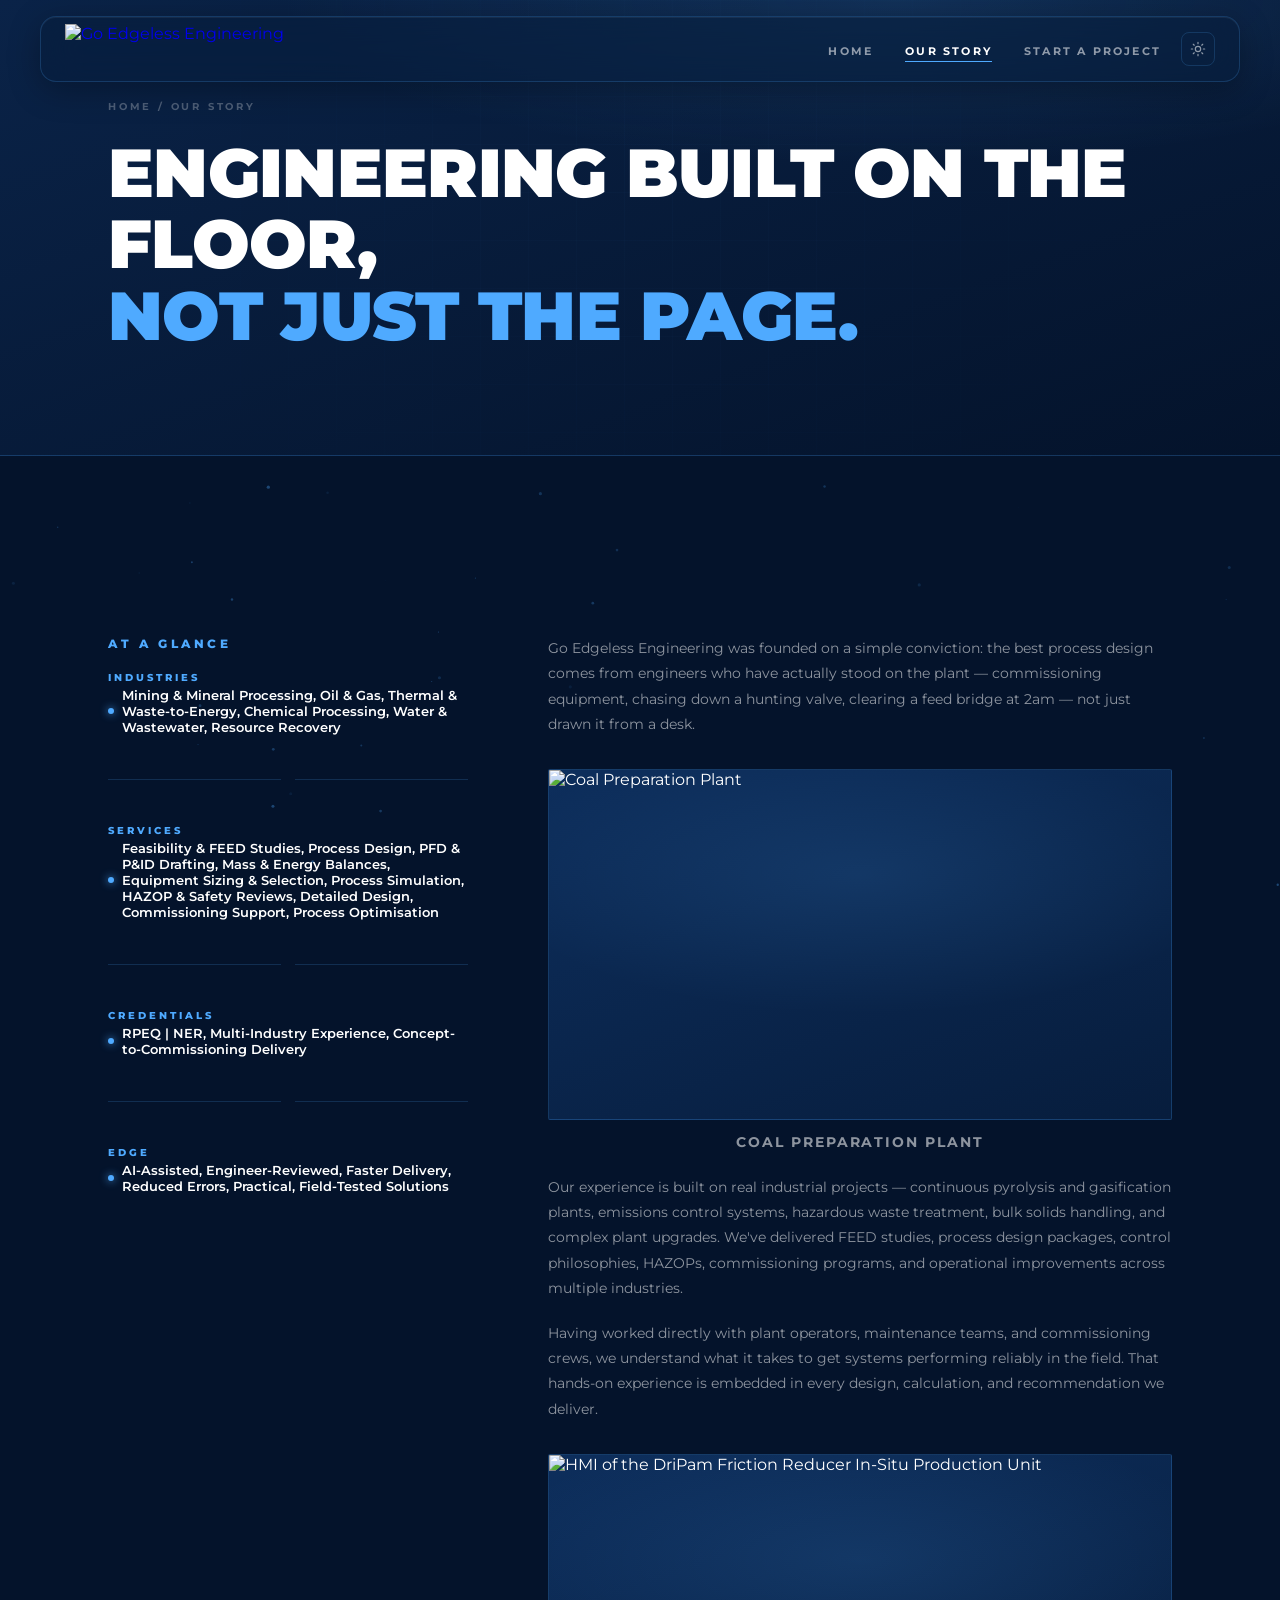
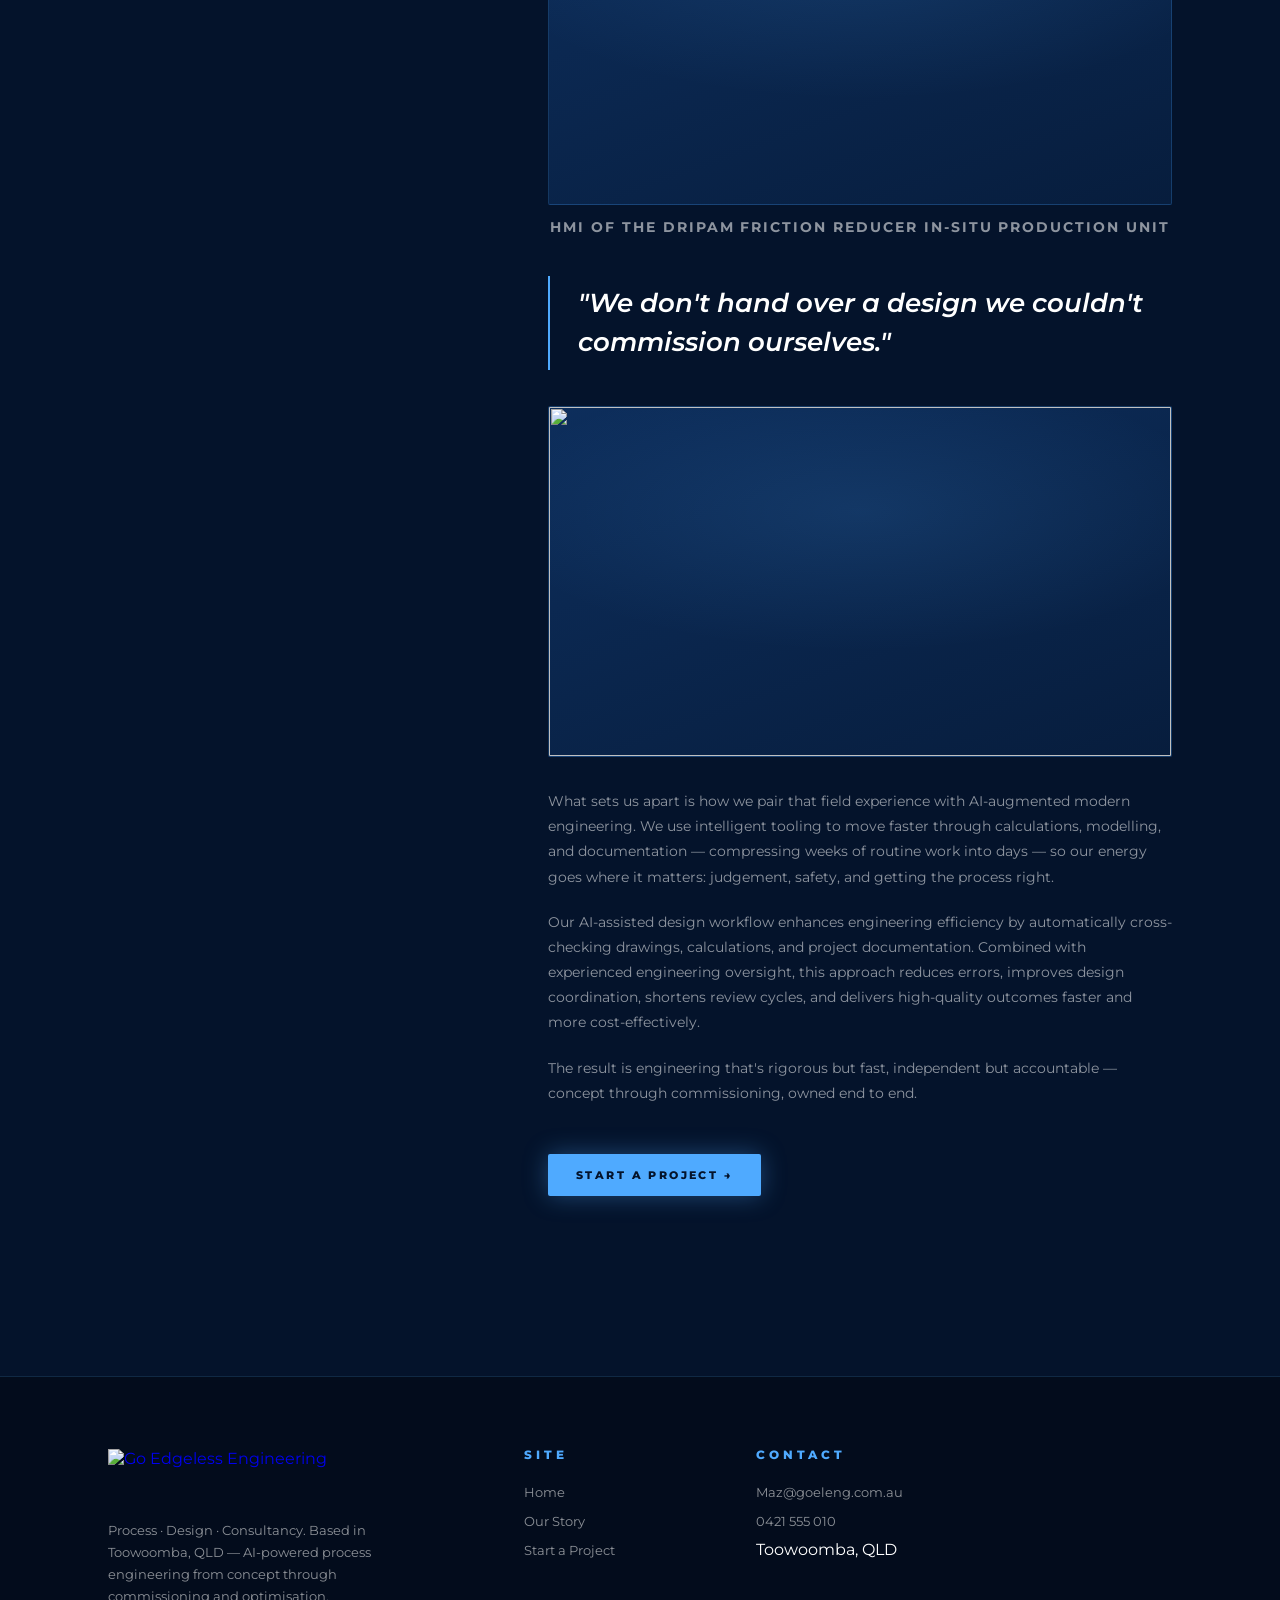
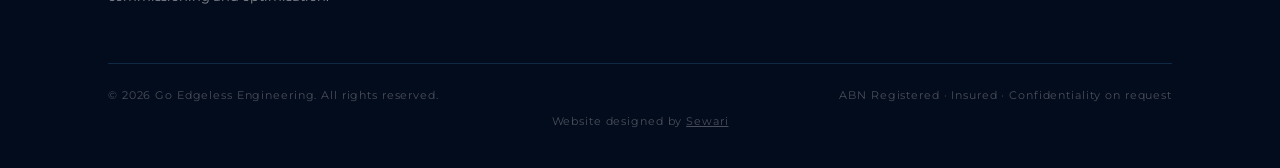
==== about.html @ a4e92669 "Add files via upload" ====
<!DOCTYPE html>
<html lang="en">
<head>
  <meta charset="UTF-8"/>
  <script>(function(){if(localStorage.getItem('theme')==='light'){document.documentElement.setAttribute('data-theme','light');}})();</script>
  <meta name="viewport" content="width=device-width, initial-scale=1, viewport-fit=cover"/>
  <title>Our Story — Go Edgeless Engineering</title>
  <meta name="description" content="Engineering built on the floor, not just the page. How Go Edgeless Engineering pairs hands-on field experience with AI-augmented process engineering."/>
  <link rel="canonical" href="https://goedgeless.mohammedalsewari06.workers.dev/about.html"/>
  <meta property="og:type" content="website"/>
  <meta property="og:site_name" content="Go Edgeless Engineering"/>
  <meta property="og:title" content="Our Story — Go Edgeless Engineering"/>
  <meta property="og:description" content="Engineering built on the floor, not just the page. How Go Edgeless Engineering pairs hands-on field experience with AI-augmented process engineering."/>
  <meta property="og:url" content="https://goedgeless.mohammedalsewari06.workers.dev/about.html"/>
  <meta property="og:image" content="https://goedgeless.mohammedalsewari06.workers.dev/Material/og-image.png"/>
  <meta property="og:image:width" content="1200"/>
  <meta property="og:image:height" content="630"/>
  <meta name="twitter:card" content="summary_large_image"/>
  <meta name="twitter:title" content="Our Story — Go Edgeless Engineering"/>
  <meta name="twitter:description" content="Engineering built on the floor, not just the page. How Go Edgeless Engineering pairs hands-on field experience with AI-augmented process engineering."/>
  <meta name="twitter:image" content="https://goedgeless.mohammedalsewari06.workers.dev/Material/og-image.png"/>
  <link rel="icon" type="image/png" href="Material/favicon.png"/>
  <link rel="preconnect" href="https://fonts.googleapis.com">
  <link rel="preconnect" href="https://fonts.gstatic.com" crossorigin>
  <link href="https://fonts.googleapis.com/css2?family=Montserrat:wght@300;400;500;600;700;800;900&display=swap" rel="stylesheet"/>
  <link rel="stylesheet" href="styles.css"/>
  <style>
    /* ── ABOUT-SPECIFIC ── */

    .about-hero-bg {
      position:absolute; inset:0;
      background:
        radial-gradient(80% 60% at 70% 0%, rgba(79,170,255,0.14), transparent 60%),
        linear-gradient(160deg, #0a2348 0%, #04132b 100%);
    }

    .profile-section {
      display:grid; grid-template-columns:360px 1fr;
      gap:80px; align-items:start;
      padding:80px 0;
    }
    .profile-card {
      position:sticky; top:100px;
    }
    .profile-meta { display:flex; flex-direction:column; gap:12px; }
    .profile-meta-row { display:flex; flex-direction:column; gap:3px; }
    .profile-meta-row .key {
      font-size:10px; font-weight:800; letter-spacing:0.3em;
      text-transform:uppercase; color:var(--signal);
    }
    .profile-meta-row .val {
      font-size:13px; font-weight:600; color:var(--white);
      display:flex; align-items:center; gap:8px;
    }
    .profile-meta-row .val::before {
      content:''; flex-shrink:0;
      width:6px; height:6px; border-radius:50%;
      background:var(--signal);
      box-shadow:0 0 8px var(--signal);
    }

    /* At a Glance divider — plain line only, the bullet now lives on the text line */
    .profile-card .h-rule .dot { display:none; }
    .profile-card .h-rule .line { flex:1; }


    .profile-body h2 {
      font-size:clamp(26px,3vw,42px);
      margin-bottom:28px;
    }
    .profile-body h2 em { color:var(--signal); font-style:normal; }

    .profile-body p {
      font-size:14px; color:var(--muted); line-height:1.8;
      margin-bottom:20px;
    }

    /* STORY IMAGES */
    .story-image {
      width:100%; aspect-ratio:16/9;
      background:linear-gradient(160deg, #0d2e5c 0%, #071d3d 100%);
      border:1px solid var(--border);
      border-radius:2px;
      display:flex; align-items:center; justify-content:center;
      position:relative; overflow:hidden;
      margin:32px 0;
    }
    .story-image::before {
      content:''; position:absolute; inset:0;
      background:radial-gradient(60% 40% at 50% 30%, rgba(79,170,255,0.12), transparent);
    }
    .story-image-placeholder {
      font-size:10px; font-weight:700; letter-spacing:0.22em;
      color:var(--muted-dim); text-transform:uppercase;
      position:relative; z-index:1;
    }
    .story-image img {
      width:100%; height:100%; object-fit:cover;
      position:relative; z-index:1;
    }
    .story-image.has-caption { margin-bottom:10px; }
    .story-image-caption {
      font-size:11px; font-weight:700; letter-spacing:0.14em;
      text-transform:uppercase; color:var(--muted-dim);
      text-align:center; margin:0 0 32px;
    }

    /* PULL QUOTE */
    .pull-quote {
      border-left:2px solid var(--signal);
      padding:8px 0 8px 28px;
      margin:36px 0;
    }
    .pull-quote p {
      font-size:clamp(18px,2.2vw,26px); font-weight:600;
      color:var(--white); line-height:1.5;
      font-style:italic; margin-bottom:0;
    }

    /* AT A GLANCE SIDEBAR */
    .glance-label {
      font-size:12px; font-weight:800; letter-spacing:0.3em;
      text-transform:uppercase; color:var(--signal);
      margin-bottom:20px; display:block;
    }

    @media (max-width:900px) {
      .profile-section { grid-template-columns:1fr; gap:40px; }
      .profile-card { position:static; }
    }

    /* ── LIGHT THEME OVERRIDES ── */
    html[data-theme="light"] .about-hero-bg {
      background:
        radial-gradient(80% 60% at 70% 0%, rgba(21,101,201,0.08), transparent 60%),
        linear-gradient(160deg, #eef3fa 0%, #ffffff 100%);
    }
    html[data-theme="light"] .story-image {
      background:linear-gradient(160deg, #eef3fa 0%, #ffffff 100%);
    }
    html[data-theme="light"] .story-image::before {
      background:radial-gradient(60% 40% at 50% 30%, rgba(21,101,201,0.08), transparent);
    }
  </style>
</head>
<body>
  <canvas id="stars"></canvas>

  <!-- NAV -->
  <nav class="site-nav">
    <div class="nav-bar">
      <a class="nav-brand" href="/home">
        <img src="Material/Logo_White_tran.svg" alt="Go Edgeless Engineering" class="nav-logo nav-logo-dark">
        <img src="Material/Logo_White_tran_light.svg" alt="Go Edgeless Engineering" class="nav-logo nav-logo-light">
      </a>
      <div class="nav-bar-right">
        <ul class="nav-links">
          <li><a href="/home">Home</a></li>
          <li><a href="about.html" class="active">Our Story</a></li>
          <li><a href="contact.html">Start a Project</a></li>
        </ul>
        <button class="theme-toggle" id="themeToggle" aria-label="Toggle light mode">
          <svg class="icon-sun" width="16" height="16" viewBox="0 0 24 24" fill="none" stroke-width="1.8" stroke-linecap="round" stroke-linejoin="round"><circle cx="12" cy="12" r="4"/><path d="M12 2v2M12 20v2M4.93 4.93l1.41 1.41M17.66 17.66l1.41 1.41M2 12h2M20 12h2M6.34 17.66l-1.41 1.41M19.07 4.93l-1.41 1.41"/></svg>
          <svg class="icon-moon" width="16" height="16" viewBox="0 0 24 24" fill="none" stroke-width="1.8" stroke-linecap="round" stroke-linejoin="round"><path d="M21 12.79A9 9 0 1 1 11.21 3 7 7 0 0 0 21 12.79z"/></svg>
        </button>
        <button class="nav-hamburger" aria-label="Open menu">
          <span></span><span></span><span></span>
        </button>
      </div>
    </div>
    <div class="nav-mobile-panel">
      <div class="nav-mobile-panel-inner">
        <ul class="nav-panel-links">
          <li><a href="/home">Home</a></li>
          <li><a href="about.html" class="active">Our Story</a></li>
          <li><a href="contact.html">Start a Project</a></li>
        </ul>
      </div>
    </div>
  </nav>

  <main>
    <!-- PAGE HERO -->
    <section class="page-hero">
      <div class="about-hero-bg"></div>
      <div class="grid-overlay"></div>
      <div class="container page-hero-inner">
        <div class="breadcrumb"><a href="/home">Home</a> / Our Story</div>
        <h1>Engineering built on the floor,<br><em>not just the page.</em></h1>
      </div>
    </section>

    <!-- PROFILE -->
    <section class="section">
      <div class="container">
        <div class="profile-section">

          <!-- STICKY AT A GLANCE CARD -->
          <div class="profile-card reveal">
            <span class="glance-label">At a Glance</span>
            <div class="profile-meta">
              <div class="profile-meta-row">
                <span class="key">Industries</span>
                <span class="val">Mining &amp; Mineral Processing, Oil &amp; Gas, Thermal &amp; Waste-to-Energy, Chemical Processing, Water &amp; Wastewater, Resource Recovery</span>
              </div>
              <div class="h-rule"><div class="line"></div><div class="dot"></div><div class="line"></div></div>
              <div class="profile-meta-row">
                <span class="key">Services</span>
                <span class="val">Feasibility &amp; FEED Studies, Process Design, PFD &amp; P&amp;ID Drafting, Mass &amp; Energy Balances, Equipment Sizing &amp; Selection, Process Simulation, HAZOP &amp; Safety Reviews, Detailed Design, Commissioning Support, Process Optimisation</span>
              </div>
              <div class="h-rule"><div class="line"></div><div class="dot"></div><div class="line"></div></div>
              <div class="profile-meta-row">
                <span class="key">Credentials</span>
                <span class="val">RPEQ | NER, Multi-Industry Experience, Concept-to-Commissioning Delivery</span>
              </div>
              <div class="h-rule"><div class="line"></div><div class="dot"></div><div class="line"></div></div>
              <div class="profile-meta-row">
                <span class="key">Edge</span>
                <span class="val">AI-Assisted, Engineer-Reviewed, Faster Delivery, Reduced Errors, Practical, Field-Tested Solutions</span>
              </div>
            </div>
          </div>

          <!-- STORY BODY -->
          <div class="profile-body reveal">
            <p>Go Edgeless Engineering was founded on a simple conviction: the best process design comes from engineers who have actually stood on the plant — commissioning equipment, chasing down a hunting valve, clearing a feed bridge at 2am — not just drawn it from a desk.</p>

            <div class="story-image has-caption">
              <img src="Material/1.png" alt="Coal Preparation Plant">
            </div>
            <p class="story-image-caption">Coal Preparation Plant</p>

            <p>Our experience is built on real industrial projects — continuous pyrolysis and gasification plants, emissions control systems, hazardous waste treatment, bulk solids handling, and complex plant upgrades. We've delivered FEED studies, process design packages, control philosophies, HAZOPs, commissioning programs, and operational improvements across multiple industries.</p>

            <p>Having worked directly with plant operators, maintenance teams, and commissioning crews, we understand what it takes to get systems performing reliably in the field. That hands-on experience is embedded in every design, calculation, and recommendation we deliver.</p>

            <div class="story-image has-caption">
              <img src="Material/2.gif" alt="HMI of the DriPam Friction Reducer In-Situ Production Unit">
            </div>
            <p class="story-image-caption">HMI of the DriPam Friction Reducer In-Situ Production Unit</p>

            <div class="pull-quote">
              <p>"We don't hand over a design we couldn't commission ourselves."</p>
            </div>

            <div class="story-image">
              <img src="Material/3.svg" alt="">
            </div>

            <p>What sets us apart is how we pair that field experience with AI-augmented modern engineering. We use intelligent tooling to move faster through calculations, modelling, and documentation — compressing weeks of routine work into days — so our energy goes where it matters: judgement, safety, and getting the process right.</p>

            <p>Our AI-assisted design workflow enhances engineering efficiency by automatically cross-checking drawings, calculations, and project documentation. Combined with experienced engineering oversight, this approach reduces errors, improves design coordination, shortens review cycles, and delivers high-quality outcomes faster and more cost-effectively.</p>

            <p>The result is engineering that's rigorous but fast, independent but accountable — concept through commissioning, owned end to end.</p>

            <div style="display:flex; gap:16px; margin-top:48px;">
              <a href="contact.html" class="btn btn-primary">Start a Project →</a>
            </div>
          </div>

        </div>
      </div>
    </section>
  </main>

  <!-- FOOTER -->
  <footer class="site-footer">
    <div class="container">
      <div class="footer-grid">
        <div class="footer-brand">
          <a class="nav-brand" href="/home" style="text-decoration:none;">
            <img src="Material/Logo_White_tran.svg" alt="Go Edgeless Engineering" class="nav-logo nav-logo-dark">
            <img src="Material/Logo_White_tran_light.svg" alt="Go Edgeless Engineering" class="nav-logo nav-logo-light">
          </a>
          <p>Process · Design · Consultancy. Based in Toowoomba, QLD — AI-powered process engineering from concept through commissioning and optimisation.</p>
        </div>
        <div class="footer-col">
          <h4>Site</h4>
          <ul>
            <li><a href="/home">Home</a></li>
            <li><a href="about.html">Our Story</a></li>
            <li><a href="contact.html">Start a Project</a></li>
          </ul>
        </div>
        <div class="footer-col">
          <h4>Contact</h4>
          <ul>
            <li><a href="mailto:Maz@goeleng.com.au">Maz@goeleng.com.au</a></li>
            <li><a href="tel:+61421555010">0421 555 010</a></li>
            <li>Toowoomba, QLD</li>
          </ul>
        </div>
      </div>
      <div class="footer-bottom">
        <span>© <span class="yr">2026</span> Go Edgeless Engineering. All rights reserved.</span>
        <span>ABN Registered · Insured · Confidentiality on request</span>
      </div>
      <div class="footer-credit">Website designed by <a href="https://sewari.dev" target="_blank" rel="noopener noreferrer">Sewari</a></div>
    </div>
  </footer>

  <script src="site.js"></script>
</body>
</html>
---- styles.css ----
/* =============================================
   GOEDGELESS ENGINEERING — DARK CINEMATIC THEME
   ============================================= */

:root {
  --navy:        #0D2E5C;
  --navy-deep:   #071d3d;
  --navy-dark:   #04132b;
  --signal:      #4FAAFF;
  --signal-soft: #7cc0ff;
  --signal-dim:  rgba(79,170,255,0.18);
  --white:       #ffffff;
  --muted:       rgba(255,255,255,0.55);
  --muted-dim:   rgba(255,255,255,0.28);
  --border:      rgba(79,170,255,0.18);
  --card-bg:     rgba(255,255,255,0.03);
  --card-border: rgba(79,170,255,0.14);
}

/* ── LIGHT THEME TOKENS ── */
html[data-theme="light"] {
  --navy:        #e3edfb;
  --navy-deep:   #eef3fa;
  --navy-dark:   #f7f9fc;
  --signal:      #1565c9;
  --signal-soft: #4a8fe0;
  --signal-dim:  rgba(21,101,201,0.10);
  --white:       #0a1f3d;
  --muted:       rgba(10,31,61,0.78);
  --muted-dim:   rgba(10,31,61,0.58);
  --border:      rgba(21,101,201,0.16);
  --card-bg:     rgba(10,31,61,0.025);
  --card-border: rgba(10,31,61,0.12);
}

*, *::before, *::after { margin:0; padding:0; box-sizing:border-box; }

html { scroll-behavior:smooth; font-size:16px; overflow-x:hidden; max-width:100%; }

body {
  font-family:'Montserrat', sans-serif;
  background: var(--navy-dark);
  color: var(--white);
  overflow-x: hidden;
  max-width: 100%;
  -webkit-font-smoothing: antialiased;
  transition: background-color 0.3s ease, color 0.3s ease;
}

/* ── PARTICLE CANVAS ── */
#stars {
  position:fixed; inset:0; z-index:0;
  pointer-events:none; opacity:0.65;
}

/* ── PRELOADER ── */
#preloader {
  position:fixed;
  inset:0;
  z-index:9999;
  background:var(--navy-dark);
  display:flex;
  align-items:center;
  justify-content:center;
  transform:translateY(0);
  transition:transform 1.1s cubic-bezier(0.76, 0, 0.24, 1) 0.2s,
             opacity 0.15s ease 1.1s;
}
#preloader .preloader-logo {
  width:180px;
  opacity:0;
  transform:translateY(10px);
  animation:preloader-fade-in 0.6s ease 0.1s forwards;
}
@keyframes preloader-fade-in {
  to { opacity:1; transform:translateY(0); }
}
body.loaded #preloader {
  transform:translateY(-100%);
  pointer-events:none;
}
.preloader-done #preloader {
  display:none;
}
/* Preloader always stays on the dark logo treatment, regardless of theme */
html[data-theme="light"] #preloader { background:#04132b; }

/* ── NAVIGATION ── */
.site-nav {
  position:fixed;
  top:16px;
  left:50%;
  transform:translateX(-50%);
  width:calc(100% - 40px);
  max-width:1200px;
  z-index:100;
  display:flex; flex-direction:column;
  background:rgba(7,29,61,0.52);
  backdrop-filter:blur(20px);
  -webkit-backdrop-filter:blur(20px);
  border:1px solid rgba(79,170,255,0.2);
  border-radius:16px;
  box-shadow:0 8px 32px rgba(0,0,0,0.28), inset 0 1px 0 rgba(255,255,255,0.06);
  transition:background 0.4s, box-shadow 0.4s, border-color 0.4s;
  overflow:hidden;
}
html[data-theme="light"] .site-nav {
  background:rgba(255,255,255,0.62);
  border-color:rgba(21,101,201,0.18);
  box-shadow:0 8px 32px rgba(13,46,92,0.12), inset 0 1px 0 rgba(255,255,255,0.6);
}

.nav-bar {
  display:flex; align-items:center; justify-content:space-between;
  padding:0 24px;
  height:64px;
  flex-shrink:0;
}

.nav-bar-right {
  display:flex; align-items:center; gap:20px;
}

.nav-brand {
  display:flex; align-items:center;
  text-decoration:none; flex-shrink:0;
}
.nav-logo {
  height:50px; width:auto;
  display:block;
}
.nav-logo.nav-logo-light { display:none; }
html[data-theme="light"] .nav-logo.nav-logo-dark { display:none; }
html[data-theme="light"] .nav-logo.nav-logo-light { display:block; }

.nav-links {
  display:flex; align-items:center; gap:32px;
  list-style:none;
}

/* ── THEME TOGGLE ── */
.theme-toggle {
  display:flex; align-items:center; justify-content:center;
  width:34px; height:34px; flex-shrink:0;
  background:none; border:1px solid var(--border);
  border-radius:8px; cursor:pointer;
  color:var(--muted);
  transition:border-color 0.2s, color 0.2s;
}
.theme-toggle:hover { border-color:var(--signal); color:var(--signal); }
.theme-toggle svg { display:block; stroke:currentColor; }
.theme-toggle .icon-moon { display:none; }
html[data-theme="light"] .theme-toggle .icon-sun { display:none; }
html[data-theme="light"] .theme-toggle .icon-moon { display:block; }
.nav-links a {
  font-size:11px; font-weight:700; letter-spacing:0.2em;
  text-transform:uppercase; color:var(--muted);
  text-decoration:none;
  transition:color 0.2s;
  position:relative;
}
.nav-links a::after {
  content:''; position:absolute; bottom:-4px; left:0; right:0;
  height:1px; background:var(--signal);
  transform:scaleX(0); transition:transform 0.25s;
}
.nav-links a:hover, .nav-links a.active { color:var(--white); }
.nav-links a:hover::after, .nav-links a.active::after { transform:scaleX(1); }

/* ── HAMBURGER ── */
.nav-hamburger {
  display:none;
  flex-direction:column;
  justify-content:center;
  gap:5px;
  background:none; border:none; cursor:pointer;
  padding:6px; border-radius:6px;
  transition:background 0.2s;
}
.nav-hamburger:hover { background:rgba(79,170,255,0.1); }
.nav-hamburger span {
  display:block; width:22px; height:2px;
  background:var(--white); border-radius:2px;
  transition:transform 0.35s cubic-bezier(.16,1,.3,1), opacity 0.2s;
}
.nav-hamburger.open span:nth-child(1) { transform:translateY(7px) rotate(45deg); }
.nav-hamburger.open span:nth-child(2) { opacity:0; transform:scaleX(0); }
.nav-hamburger.open span:nth-child(3) { transform:translateY(-7px) rotate(-45deg); }

/* ── MOBILE NAV PANEL (anchored expand-in-place, same pill, no overlay) ── */
.nav-mobile-panel {
  max-height:0;
  overflow:hidden;
  transition:max-height 0.35s ease;
}
.nav-mobile-panel-inner {
  padding:4px 24px 24px;
  display:flex; flex-direction:column;
}

.nav-panel-links {
  list-style:none;
  display:flex; flex-direction:column;
}
.nav-panel-links li a {
  display:block;
  font-size:11px; font-weight:700; letter-spacing:0.22em;
  text-transform:uppercase; color:var(--muted);
  text-decoration:none;
  padding:16px 0;
  border-bottom:1px solid var(--border);
  transition:color 0.2s, padding-left 0.2s;
}
.nav-panel-links li a:hover,
.nav-panel-links li a.active { color:var(--white); padding-left:6px; }

/* ── PAGE WRAPPER ── */
main { position:relative; z-index:1; }

/* ── SECTION UTILITIES ── */
.container {
  max-width:1160px; margin:0 auto; padding:0 48px;
}
.section { padding:100px 0; }
.section--tight { padding:64px 0; }

.eyebrow {
  display:inline-block;
  font-size:10px; font-weight:800; letter-spacing:0.32em;
  text-transform:uppercase; color:var(--signal);
  margin-bottom:20px;
}
.section-head {
  text-align:center; max-width:720px;
  margin:0 auto 64px;
}
.section-head p {
  font-size:15px; color:var(--muted); line-height:1.7;
  margin-top:16px;
}

/* ── TYPOGRAPHY ── */
h1, h2, h3, h4 {
  font-family:'Montserrat', sans-serif;
  font-weight:900;
  line-height:1.05;
  letter-spacing:-0.01em;
}
h1 { font-size:clamp(42px,8vw,88px); text-transform:uppercase; }
h2 { font-size:clamp(28px,4vw,48px); }
h3 { font-size:22px; }
h4 { font-size:14px; letter-spacing:0.08em; text-transform:uppercase; }

/* ── BUTTONS ── */
.btn {
  display:inline-flex; align-items:center; gap:8px;
  padding:14px 28px;
  font-size:11px; font-weight:800; letter-spacing:0.22em;
  text-transform:uppercase; text-decoration:none;
  border-radius:2px; cursor:pointer; border:none;
  transition: all 0.25s;
}
.btn-primary {
  background:var(--signal); color:var(--navy-dark);
  box-shadow: 0 0 24px rgba(79,170,255,0.35);
}
.btn-primary:hover {
  opacity:0.88; box-shadow:0 0 40px rgba(79,170,255,0.55);
}
.btn-ghost {
  background:transparent; color:var(--white);
  border:1px solid rgba(255,255,255,0.22);
}
.btn-ghost:hover {
  border-color:var(--signal); color:var(--signal);
}
html[data-theme="light"] .btn-ghost {
  border-color:rgba(10,31,61,0.35);
}

/* ── CARD ── */
.card {
  background: var(--card-bg);
  border:1px solid var(--card-border);
  border-radius:4px;
  padding:40px;
  transition: border-color 0.3s, box-shadow 0.3s;
}
.card:hover {
  border-color:rgba(79,170,255,0.35);
  box-shadow:0 8px 40px rgba(79,170,255,0.08);
}

/* ── LIGHT BEAM ── */
.beam {
  position:absolute; top:-20%; bottom:-20%; width:34vw;
  z-index:-1;
  background:linear-gradient(100deg,transparent,rgba(79,170,255,0.06) 45%,rgba(79,170,255,0.10) 50%,rgba(79,170,255,0.06) 55%,transparent);
  transform:skewX(-12deg);
  animation:sweep 13s ease-in-out infinite;
  pointer-events:none;
}
@keyframes sweep { 0%{left:-40vw;} 55%{left:110vw;} 100%{left:110vw;} }

/* ── GRID OVERLAY ── */
.grid-overlay {
  position:absolute; inset:0; z-index:0; opacity:0.45;
  background-image:
    linear-gradient(rgba(79,170,255,0.05) 1px,transparent 1px),
    linear-gradient(90deg,rgba(79,170,255,0.05) 1px,transparent 1px);
  background-size:48px 48px;
  mask-image:radial-gradient(circle at 50% 40%, black, transparent 82%);
  animation:gridDrift 32s linear infinite;
  pointer-events:none;
}
@keyframes gridDrift { from{background-position:0 0,0 0;} to{background-position:48px 48px,48px 48px;} }

/* ── PAGE HERO BANNER (inner pages) ── */
.page-hero {
  position:relative; overflow:hidden;
  padding:100px 0 80px;
  background: linear-gradient(160deg, #0a2348 0%, var(--navy-dark) 100%);
  border-bottom: 1px solid var(--border);
}
html[data-theme="light"] .page-hero {
  background: linear-gradient(160deg, #eef3fa 0%, var(--navy-dark) 100%);
}
.page-hero-inner { position:relative; z-index:1; }
.breadcrumb {
  font-size:10px; font-weight:700; letter-spacing:0.28em;
  text-transform:uppercase; color:var(--muted-dim);
  margin-bottom:24px;
}
.breadcrumb a { color:var(--muted-dim); text-decoration:none; }
.breadcrumb a:hover { color:var(--signal); }
.page-hero h1 {
  font-size:clamp(36px,6vw,68px);
  text-transform:uppercase;
  margin-bottom:24px;
}
.page-hero h1 em { color:var(--signal); font-style:normal; }
.page-hero p {
  font-size:16px; color:var(--muted); line-height:1.7;
  max-width:580px;
}

/* ── FOOTER ── */
.site-footer {
  position:relative; z-index:1;
  background: rgba(4,13,28,0.98);
  border-top:1px solid var(--border);
  padding:72px 0 40px;
}
html[data-theme="light"] .site-footer {
  background: rgba(247,249,252,0.98);
}
.footer-grid {
  display:grid;
  grid-template-columns:2fr 1fr 1fr 1fr;
  gap:48px;
  margin-bottom:56px;
}
.footer-brand p {
  font-size:13px; color:var(--muted);
  line-height:1.7; margin-top:20px;
  max-width:280px;
}
.footer-col h4 {
  font-size:12px; font-weight:800; letter-spacing:0.32em;
  color:var(--signal); text-transform:uppercase; margin-bottom:20px;
}
.footer-col ul { list-style:none; }
.footer-col ul li { margin-bottom:10px; }
.footer-col ul li a {
  font-size:13px; color:var(--muted); text-decoration:none;
  transition:color 0.2s;
}
.footer-col ul li a:hover { color:var(--white); }
.footer-bottom {
  display:flex; justify-content:space-between; align-items:center;
  padding-top:24px; border-top:1px solid var(--border);
  font-size:11px; color:var(--muted-dim);
  letter-spacing:0.08em;
}
.footer-credit {
  text-align:center; padding-top:12px;
  font-size:11px; color:var(--muted-dim); letter-spacing:0.08em;
}
.footer-credit a { color:var(--muted-dim); text-decoration:underline; }
.footer-credit a:hover { color:var(--signal); }

/* ── REVEAL ANIMATIONS ── */
.reveal {
  opacity:0; transform:translateY(28px);
  transition: opacity 0.7s ease, transform 0.7s ease;
}
.reveal.in { opacity:1; transform:translateY(0); }

/* ── SCAN LINE (decorative) ── */
.scan-line {
  position:absolute; left:0; right:0; height:1px;
  background:linear-gradient(90deg, transparent, var(--signal), transparent);
  opacity:0.4; animation:scan 8s ease-in-out infinite;
}
@keyframes scan { 0%,100%{top:20%;opacity:0;} 50%{top:80%;opacity:0.5;} }

/* ── APPROACH BANNER ── */
.approach-banner {
  display:grid;
  grid-template-columns:1fr 1fr;
  gap:48px;
  align-items:center;
  background:rgba(255,255,255,0.04);
  border:1px solid var(--border);
  border-radius:4px;
  padding:48px;
  margin-top:40px;
  width:100%;
  box-sizing:border-box;
  overflow:hidden;
}
.approach-banner > div {
  min-width:0;
}
.approach-banner > div:first-child h3 {
  margin-top:0;
}
.approach-banner .btn-row {
  display:flex; gap:16px; margin-top:28px; flex-wrap:wrap;
}
.approach-stats {
  display:grid;
  grid-template-columns:1fr 1fr;
  gap:16px;
  min-width:0;
}

/* ── STAT CHIP ── */
.stat-chip {
  display:flex; flex-direction:column;
  border:1px solid var(--border);
  padding:20px 28px; border-radius:2px;
  backdrop-filter:blur(4px);
  min-width:0;
  overflow:hidden;
}
.stat-chip .num {
  font-size:36px; font-weight:900; color:var(--signal);
  line-height:1; letter-spacing:-0.02em;
  white-space:nowrap;
}
.stat-chip .lbl {
  font-size:12px; font-weight:700; letter-spacing:0.26em;
  text-transform:uppercase; color:var(--muted); margin-top:6px;
}

/* ── DIVIDER LINE ── */
.h-rule {
  display:flex; align-items:center; gap:14px;
  margin:32px 0;
}
.h-rule .line { height:1px; flex:1; background:var(--border); }
.h-rule .dot {
  width:6px; height:6px; border-radius:50%;
  background:var(--signal);
  box-shadow:0 0 8px var(--signal);
}

/* ── BADGE PILL ── */
.badge {
  display:inline-flex; align-items:center; gap:9px;
  border:1px solid rgba(79,170,255,0.3);
  padding:8px 14px; border-radius:2px;
  font-size:12px; font-weight:800; letter-spacing:0.28em;
  color:var(--signal); text-transform:uppercase;
  backdrop-filter:blur(4px);
}
.badge .dot {
  width:6px; height:6px; border-radius:50%;
  background:var(--signal);
  box-shadow:0 0 8px var(--signal);
  animation:pulse 2s infinite;
}
@keyframes pulse { 0%,100%{opacity:1;} 50%{opacity:.3;} }

/* ── LINK ARROW ── */
.link-arrow {
  display:inline-flex; align-items:center; gap:6px;
  font-size:10px; font-weight:800; letter-spacing:0.22em;
  text-transform:uppercase; color:var(--signal);
  text-decoration:none; margin-top:20px;
  transition:gap 0.2s;
}
.link-arrow:hover { gap:10px; }

/* ── FORM ELEMENTS ── */
.form-group { margin-bottom:20px; }
.form-label {
  display:block; font-size:12px; font-weight:800;
  letter-spacing:0.28em; text-transform:uppercase;
  color:var(--muted); margin-bottom:8px;
}
.form-input, .form-select, .form-textarea {
  width:100%;
  background:rgba(255,255,255,0.04);
  border:1px solid var(--border);
  color:var(--white);
  font-family:'Montserrat', sans-serif;
  font-size:13px; font-weight:500;
  padding:14px 16px;
  border-radius:2px;
  outline:none;
  transition:border-color 0.2s, box-shadow 0.2s;
}
html[data-theme="light"] .form-input,
html[data-theme="light"] .form-select,
html[data-theme="light"] .form-textarea {
  background:rgba(10,31,61,0.035);
}
.form-input:focus, .form-select:focus, .form-textarea:focus {
  border-color:var(--signal);
  box-shadow:0 0 0 3px rgba(79,170,255,0.12);
}
.form-select {
  appearance:none;
  background-image:url("data:image/svg+xml,%3Csvg xmlns='http://www.w3.org/2000/svg' width='12' height='12' viewBox='0 0 24 24' fill='none' stroke='%234FAAFF' stroke-width='2'%3E%3Cpath d='M6 9l6 6 6-6'/%3E%3C/svg%3E");
  background-repeat:no-repeat;
  background-position:right 14px center;
}
.form-select option { background:var(--navy-deep); }
.form-textarea { min-height:130px; resize:vertical; }
.form-row { display:grid; grid-template-columns:1fr 1fr; gap:16px; }

/* ── RESPONSIVE ── */
@media (max-width:900px) {
  .site-nav { width:calc(100% - 24px); }
  .nav-bar { padding:0 16px; }
  .container { padding:0 24px; }
  .footer-grid { grid-template-columns:1fr 1fr; gap:32px; }
  .nav-links { display:none; }
  .nav-hamburger { display:flex; }
  .form-row { grid-template-columns:1fr; }
  .approach-banner { grid-template-columns:1fr; gap:32px; padding:32px; }
  .approach-banner > div:first-child h3 { font-size:18px; }
  .approach-banner > div:first-child p { font-size:14px; }
  .stat-chip .num { font-size:28px; }
}
@media (max-width:600px) {
  .footer-grid { grid-template-columns:1fr; }
  .section { padding:64px 0; }
  .approach-banner { padding:20px; gap:24px; }
  .approach-banner > div:first-child h3 { font-size:16px; }
  .approach-banner > div:first-child p { font-size:13px; }
  .approach-banner .btn { font-size:12px; padding:11px 18px; }
  .approach-stats { gap:10px; }
  .stat-chip { padding:14px 16px; }
  .stat-chip .num { font-size:22px; letter-spacing:-0.01em; }
  .stat-chip .lbl { letter-spacing:0.12em; font-size:10px; }
}
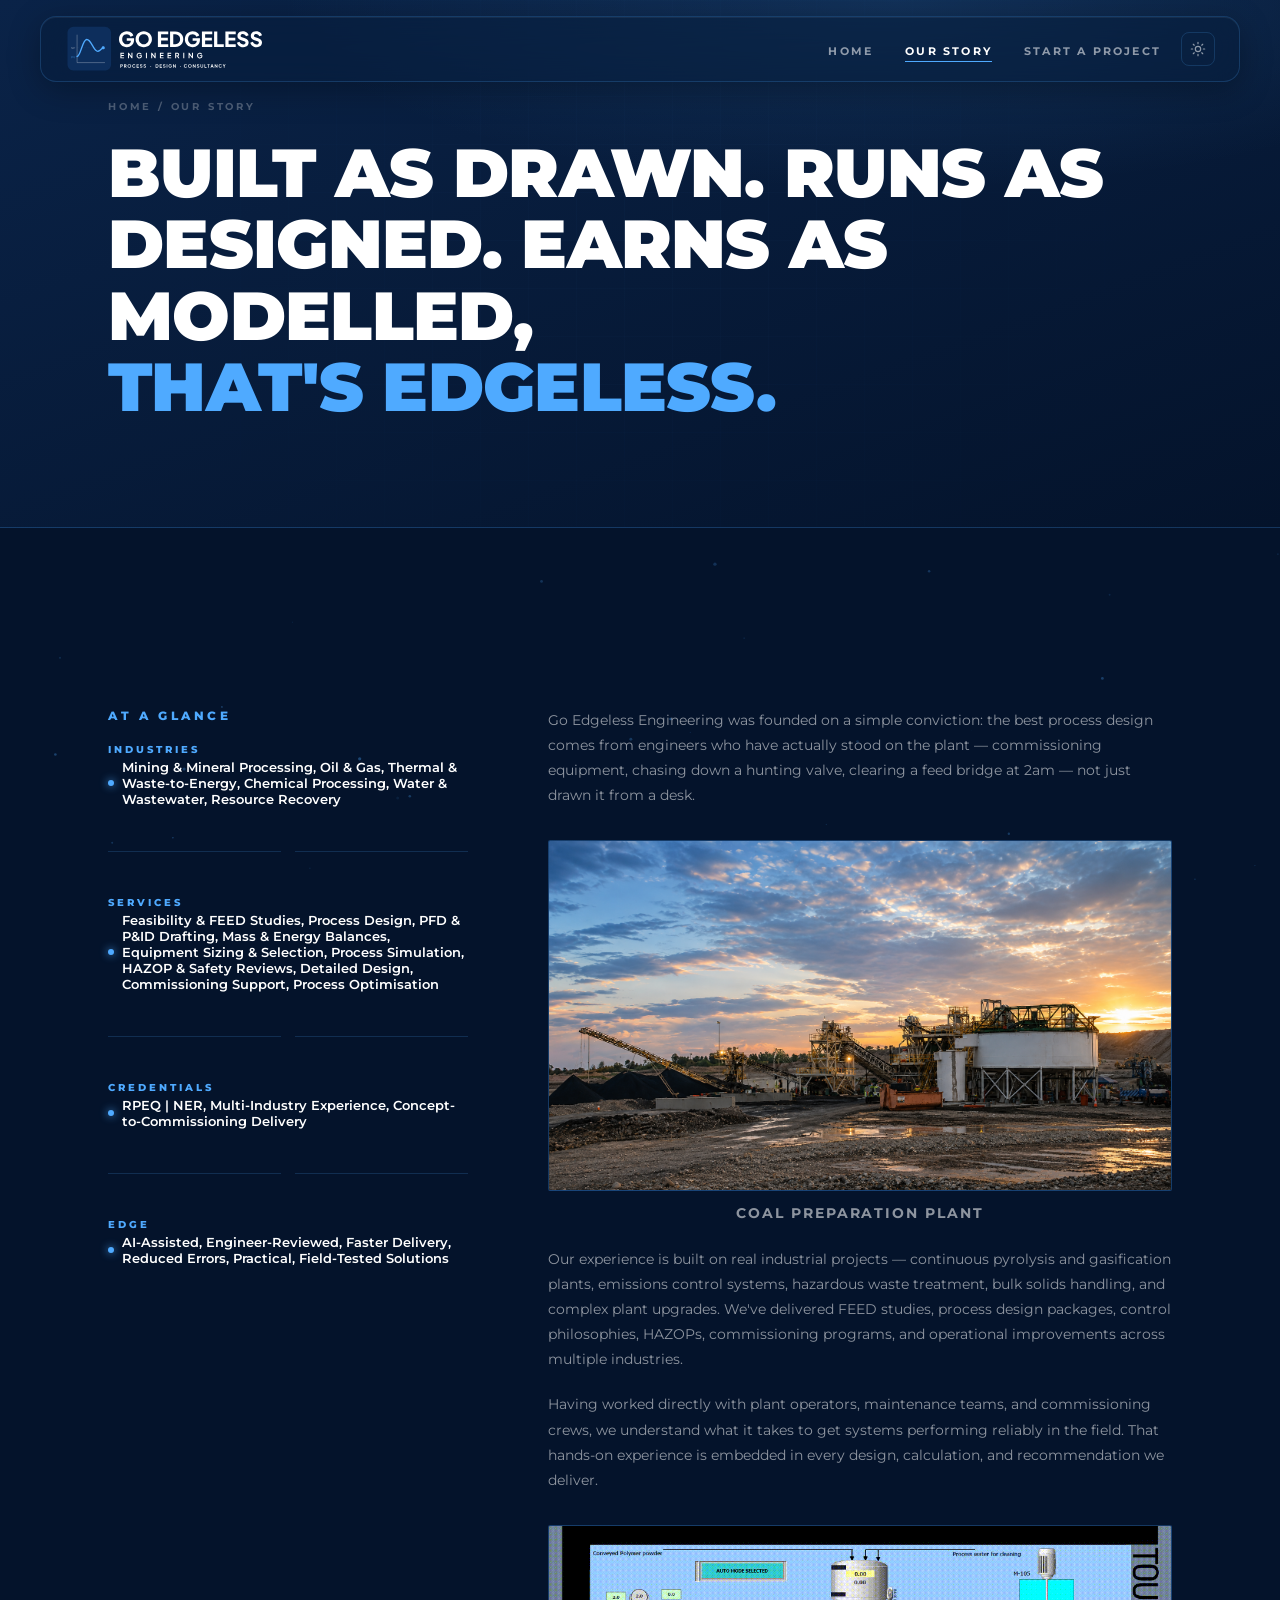
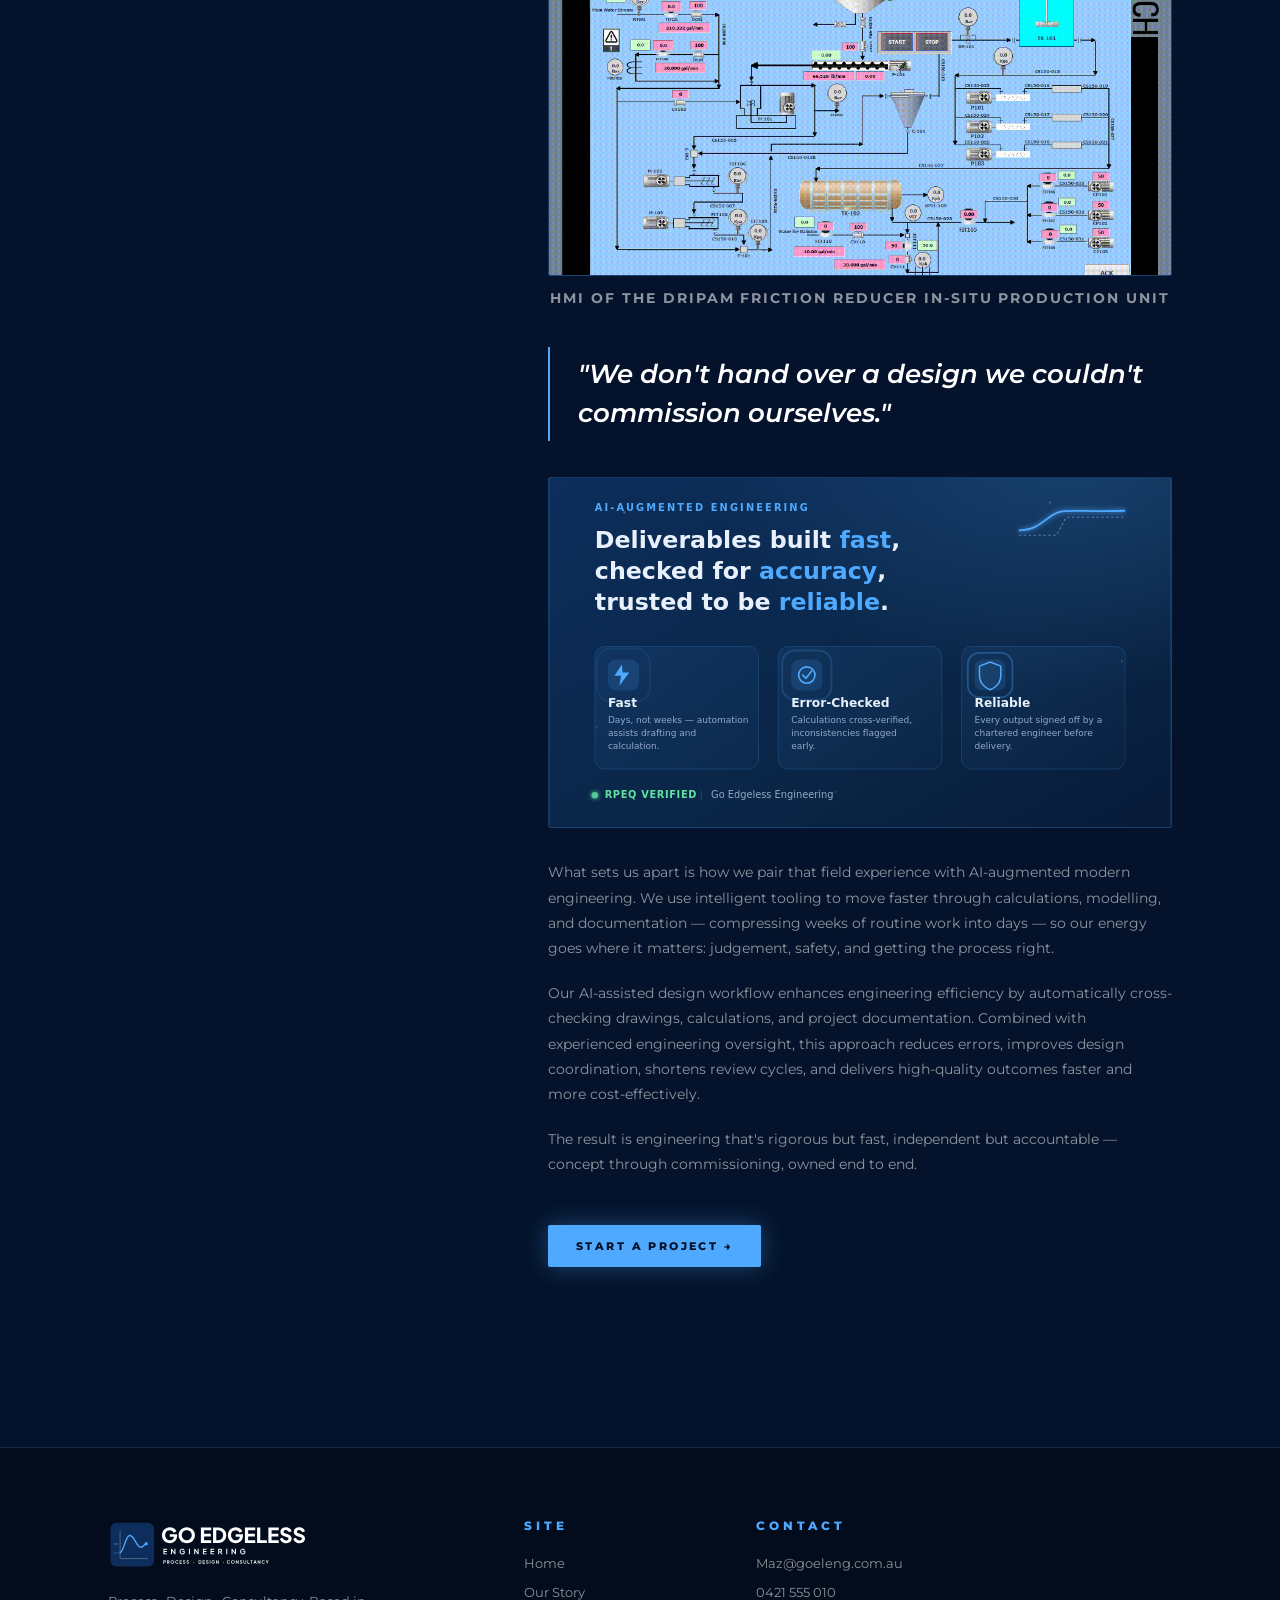
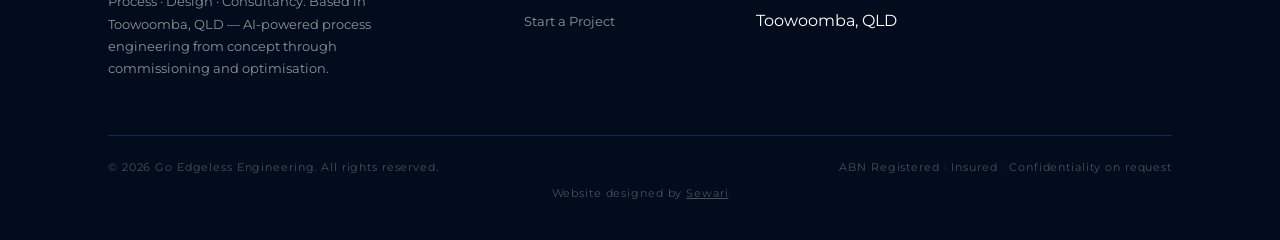
==== commit 904db278: "Update about.html" ====
--- a/about.html
+++ b/about.html
@@ -186,7 +186,7 @@
       <div class="grid-overlay"></div>
       <div class="container page-hero-inner">
         <div class="breadcrumb"><a href="/home">Home</a> / Our Story</div>
-        <h1>Engineering built on the floor,<br><em>not just the page.</em></h1>
+        <h1>Built as drawn. Runs as designed. Earns as modelled,<br><em>That's Edgeless.</em></h1>
       </div>
     </section>
 
